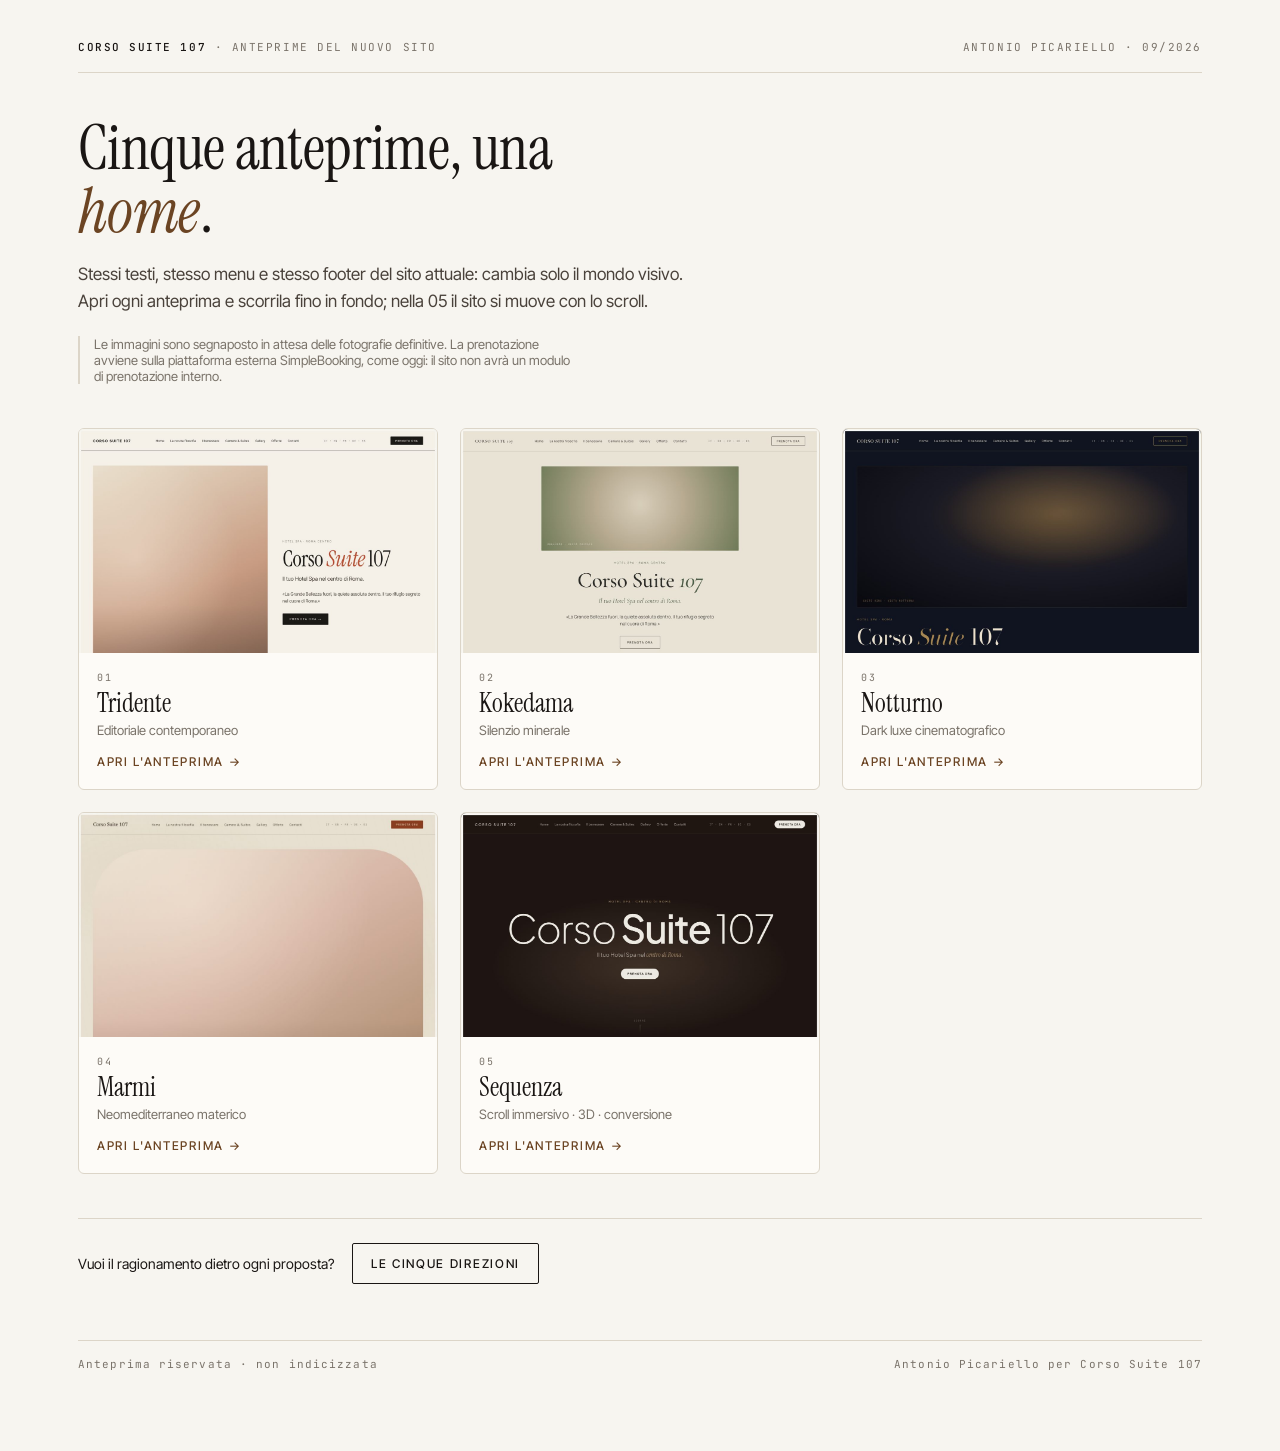
==== index.html @ aae96594 "Anteprime online delle 5 home per Corso Suite 107 Pagina indice per il cliente, le cinque home a con" ====
<!doctype html><html lang="it"><head><meta charset="utf-8"><meta name="viewport" content="width=device-width,initial-scale=1"><meta name="robots" content="noindex,nofollow">
<title>Anteprime · Corso Suite 107</title>
<link rel="preconnect" href="https://fonts.googleapis.com"><link rel="preconnect" href="https://fonts.gstatic.com" crossorigin>
<link rel="stylesheet" href="https://fonts.googleapis.com/css2?family=Instrument+Serif:ital@0;1&family=Inter+Tight:wght@400;500;600&family=JetBrains+Mono:wght@400;500&display=swap">
<style>
:root{--bg:#F7F5F0;--ink:#1A1614;--mute:#7A736A;--line:#DCD5C8;--panel:#FDFBF7;--accent:#6B4423}
*{box-sizing:border-box} body{margin:0;background:var(--bg);color:var(--ink);font-family:'Inter Tight',system-ui,sans-serif;-webkit-font-smoothing:antialiased}
.wrap{max-width:1180px;margin:0 auto;padding:40px 28px 80px}
header{display:flex;justify-content:space-between;align-items:baseline;gap:20px;flex-wrap:wrap;border-bottom:1px solid var(--line);padding-bottom:18px;margin-bottom:44px;font-family:'JetBrains Mono',monospace;font-size:11px;letter-spacing:.14em;text-transform:uppercase;color:var(--mute)}
header strong{color:var(--ink);font-weight:500}
h1{font-family:'Instrument Serif',serif;font-weight:400;font-size:clamp(36px,5.4vw,62px);line-height:1.02;letter-spacing:-.01em;margin:0 0 18px;max-width:20ch} h1 em{font-style:italic;color:var(--accent)}
p.lead{font-size:17px;line-height:1.55;color:#4A423B;max-width:62ch;margin:0 0 12px}
p.note{font-size:13px;color:var(--mute);border-left:2px solid var(--line);padding-left:14px;margin:22px 0 44px;max-width:62ch}
.grid{display:grid;grid-template-columns:repeat(auto-fill,minmax(300px,1fr));gap:22px}
.card{display:flex;flex-direction:column;border:1px solid var(--line);border-radius:6px;overflow:hidden;background:var(--panel);text-decoration:none;color:inherit;transition:transform .2s,box-shadow .2s}
.card:hover{transform:translateY(-3px);box-shadow:0 18px 40px rgba(0,0,0,.08)}
.thumb{aspect-ratio:16/10;overflow:hidden} .thumb img{width:100%;height:100%;object-fit:cover;object-position:top;display:block}
.meta{padding:18px 18px 20px;display:grid;gap:6px} .meta .n{font-family:'JetBrains Mono',monospace;font-size:10px;letter-spacing:.16em;color:var(--mute)}
.meta strong{font-family:'Instrument Serif',serif;font-weight:400;font-size:26px;line-height:1} .meta .sub{font-size:13px;color:var(--mute)}
.meta .go{margin-top:10px;font-size:12px;letter-spacing:.14em;text-transform:uppercase;font-weight:500;color:var(--accent)}
.more{margin-top:44px;padding-top:24px;border-top:1px solid var(--line);display:flex;gap:18px;flex-wrap:wrap;align-items:center;font-size:14px}
.more a{color:var(--ink);text-decoration:none;border:1px solid var(--ink);padding:12px 18px;border-radius:2px;font-size:12px;letter-spacing:.14em;text-transform:uppercase;font-weight:500}
footer{margin-top:56px;padding-top:16px;border-top:1px solid var(--line);font-family:'JetBrains Mono',monospace;font-size:11px;letter-spacing:.1em;color:var(--mute);display:flex;justify-content:space-between;flex-wrap:wrap;gap:8px}
</style></head><body><div class="wrap">
  <header><span><strong>Corso Suite 107</strong> · Anteprime del nuovo sito</span><span>Antonio Picariello · 09/2026</span></header>
  <h1>Cinque anteprime, una <em>home</em>.</h1>
  <p class="lead">Stessi testi, stesso menu e stesso footer del sito attuale: cambia solo il mondo visivo. Apri ogni anteprima e scorrila fino in fondo; nella 05 il sito si muove con lo scroll.</p>
  <p class="note">Le immagini sono segnaposto in attesa delle fotografie definitive. La prenotazione avviene sulla piattaforma esterna SimpleBooking, come oggi: il sito non avrà un modulo di prenotazione interno.</p>
  <div class="grid">
      <a class="card" href="home.html#h01">
        <div class="thumb" style="background:#F5F1E9"><img src="shots/h01_thumb.jpg" alt="Anteprima Tridente"></div>
        <div class="meta"><span class="n">01</span><strong>Tridente</strong><span class="sub">Editoriale contemporaneo</span><span class="go">Apri l'anteprima →</span></div>
      </a>
      <a class="card" href="home.html#h02">
        <div class="thumb" style="background:#E9E3D6"><img src="shots/h02_thumb.jpg" alt="Anteprima Kokedama"></div>
        <div class="meta"><span class="n">02</span><strong>Kokedama</strong><span class="sub">Silenzio minerale</span><span class="go">Apri l'anteprima →</span></div>
      </a>
      <a class="card" href="home.html#h03">
        <div class="thumb" style="background:#0F1420"><img src="shots/h03_thumb.jpg" alt="Anteprima Notturno"></div>
        <div class="meta"><span class="n">03</span><strong>Notturno</strong><span class="sub">Dark luxe cinematografico</span><span class="go">Apri l'anteprima →</span></div>
      </a>
      <a class="card" href="home.html#h04">
        <div class="thumb" style="background:#E7DFCF"><img src="shots/h04_thumb.jpg" alt="Anteprima Marmi"></div>
        <div class="meta"><span class="n">04</span><strong>Marmi</strong><span class="sub">Neomediterraneo materico</span><span class="go">Apri l'anteprima →</span></div>
      </a>
      <a class="card" href="home.html#h05">
        <div class="thumb" style="background:#1E1512"><img src="shots/h05_thumb.jpg" alt="Anteprima Sequenza"></div>
        <div class="meta"><span class="n">05</span><strong>Sequenza</strong><span class="sub">Scroll immersivo · 3D · conversione</span><span class="go">Apri l'anteprima →</span></div>
      </a>
  </div>
  <div class="more"><span>Vuoi il ragionamento dietro ogni proposta?</span><a href="direzioni.html">Le cinque direzioni</a></div>
  <footer><span>Anteprima riservata · non indicizzata</span><span>Antonio Picariello per Corso Suite 107</span></footer>
</div></body></html>
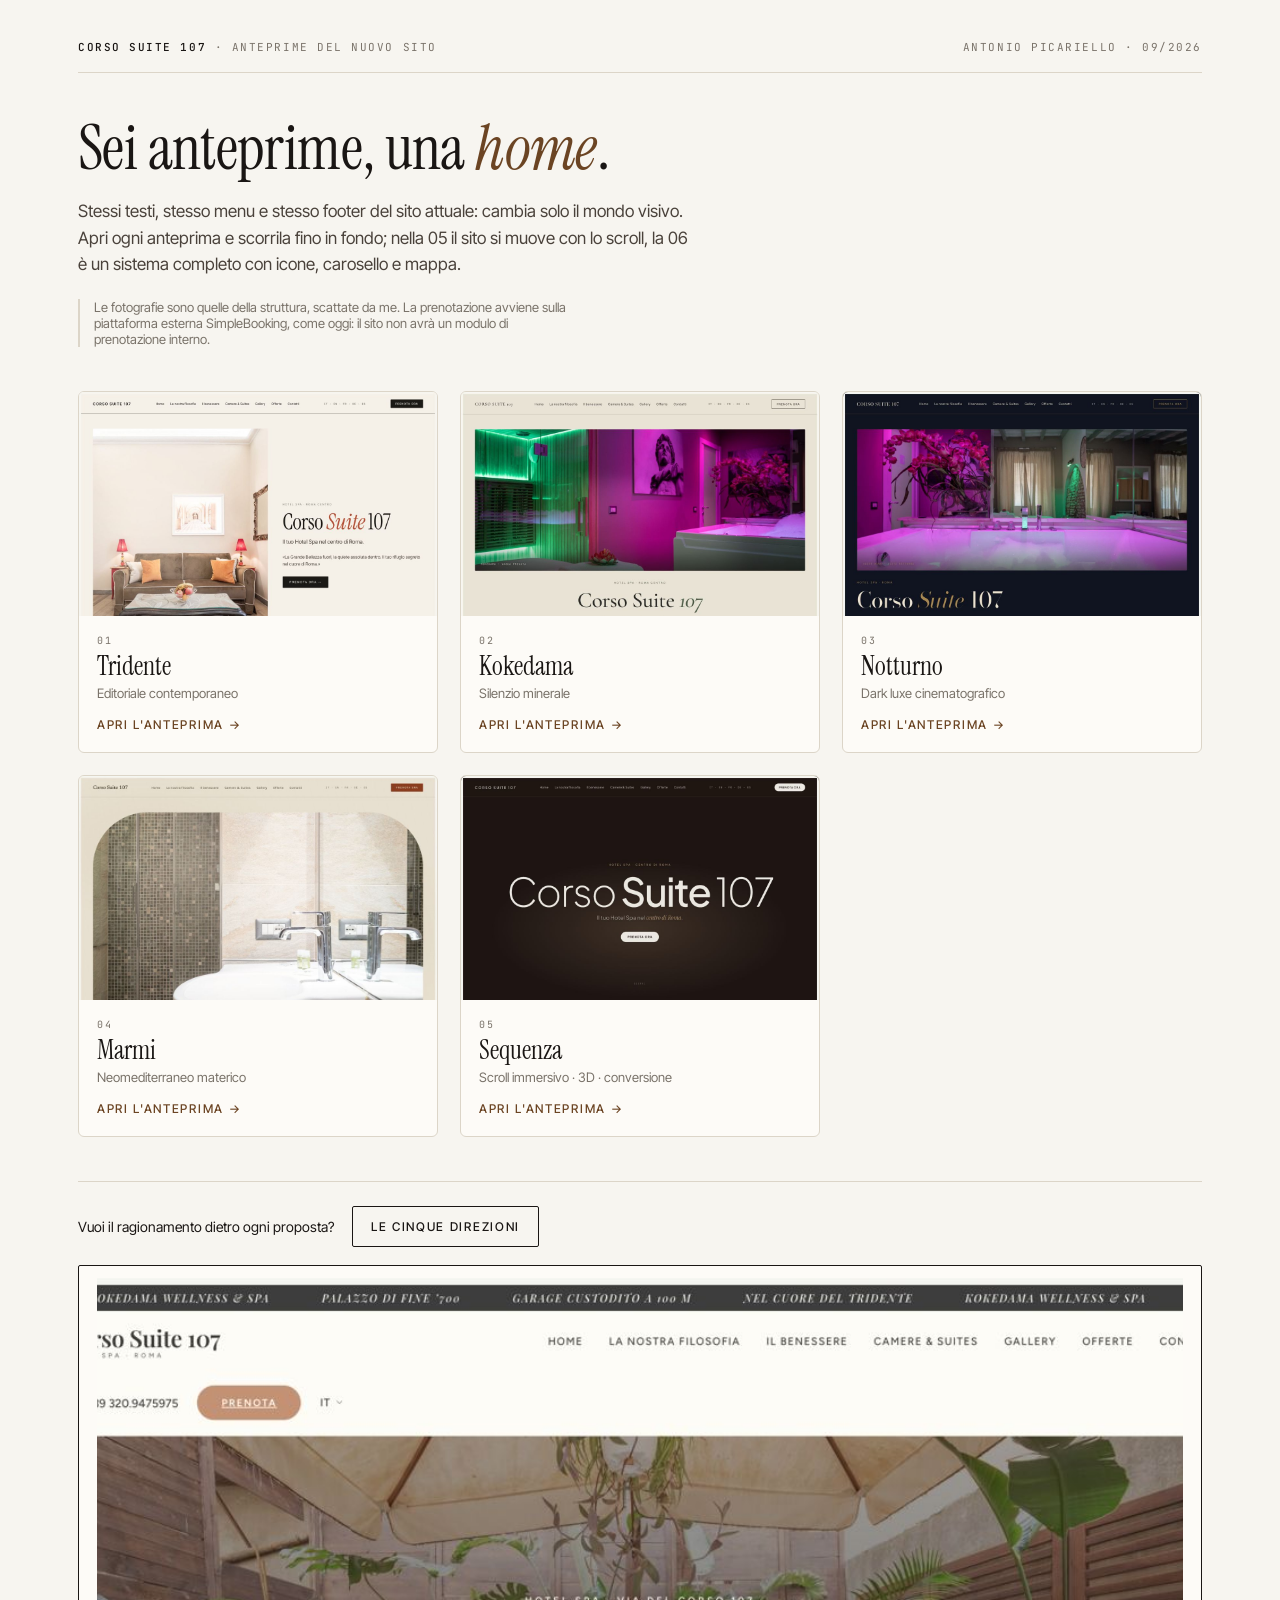
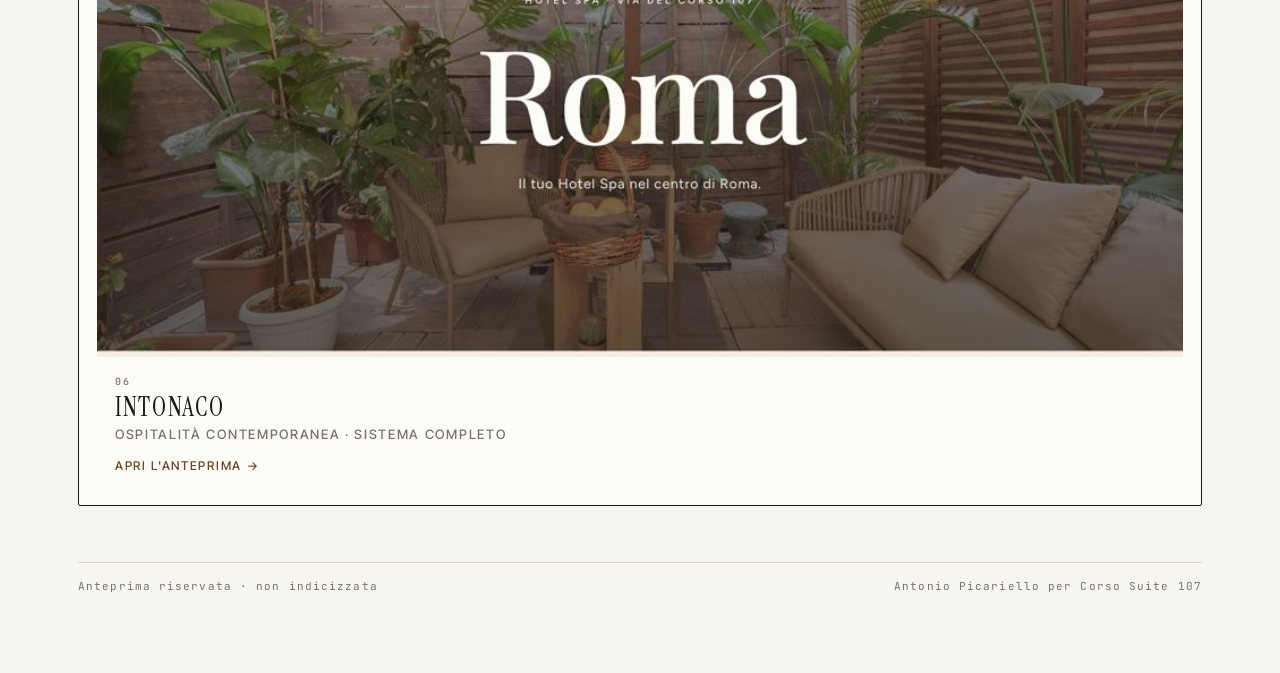
==== commit e939524d: "Sei anteprime con le fotografie della struttura Aggiunge la direzione 06 Intonaco (sistema ispirato " ====
--- a/index.html
+++ b/index.html
@@ -23,9 +23,9 @@
 footer{margin-top:56px;padding-top:16px;border-top:1px solid var(--line);font-family:'JetBrains Mono',monospace;font-size:11px;letter-spacing:.1em;color:var(--mute);display:flex;justify-content:space-between;flex-wrap:wrap;gap:8px}
 </style></head><body><div class="wrap">
   <header><span><strong>Corso Suite 107</strong> · Anteprime del nuovo sito</span><span>Antonio Picariello · 09/2026</span></header>
-  <h1>Cinque anteprime, una <em>home</em>.</h1>
-  <p class="lead">Stessi testi, stesso menu e stesso footer del sito attuale: cambia solo il mondo visivo. Apri ogni anteprima e scorrila fino in fondo; nella 05 il sito si muove con lo scroll.</p>
-  <p class="note">Le immagini sono segnaposto in attesa delle fotografie definitive. La prenotazione avviene sulla piattaforma esterna SimpleBooking, come oggi: il sito non avrà un modulo di prenotazione interno.</p>
+  <h1>Sei anteprime, una <em>home</em>.</h1>
+  <p class="lead">Stessi testi, stesso menu e stesso footer del sito attuale: cambia solo il mondo visivo. Apri ogni anteprima e scorrila fino in fondo; nella 05 il sito si muove con lo scroll, la 06 è un sistema completo con icone, carosello e mappa.</p>
+  <p class="note">Le fotografie sono quelle della struttura, scattate da me. La prenotazione avviene sulla piattaforma esterna SimpleBooking, come oggi: il sito non avrà un modulo di prenotazione interno.</p>
   <div class="grid">
       <a class="card" href="home.html#h01">
         <div class="thumb" style="background:#F5F1E9"><img src="shots/h01_thumb.jpg" alt="Anteprima Tridente"></div>
@@ -48,6 +48,10 @@
         <div class="meta"><span class="n">05</span><strong>Sequenza</strong><span class="sub">Scroll immersivo · 3D · conversione</span><span class="go">Apri l'anteprima →</span></div>
       </a>
   </div>
-  <div class="more"><span>Vuoi il ragionamento dietro ogni proposta?</span><a href="direzioni.html">Le cinque direzioni</a></div>
+  <div class="more"><span>Vuoi il ragionamento dietro ogni proposta?</span><a href="direzioni.html">Le cinque direzioni</a>
+      <a class="card" href="home.html#h06">
+        <div class="thumb" style="background:#F5F1E7"><img src="shots/h06_thumb.jpg" alt="Anteprima Intonaco"></div>
+        <div class="meta"><span class="n">06</span><strong>Intonaco</strong><span class="sub">Ospitalità contemporanea · sistema completo</span><span class="go">Apri l'anteprima →</span></div>
+      </a></div>
   <footer><span>Anteprima riservata · non indicizzata</span><span>Antonio Picariello per Corso Suite 107</span></footer>
 </div></body></html>
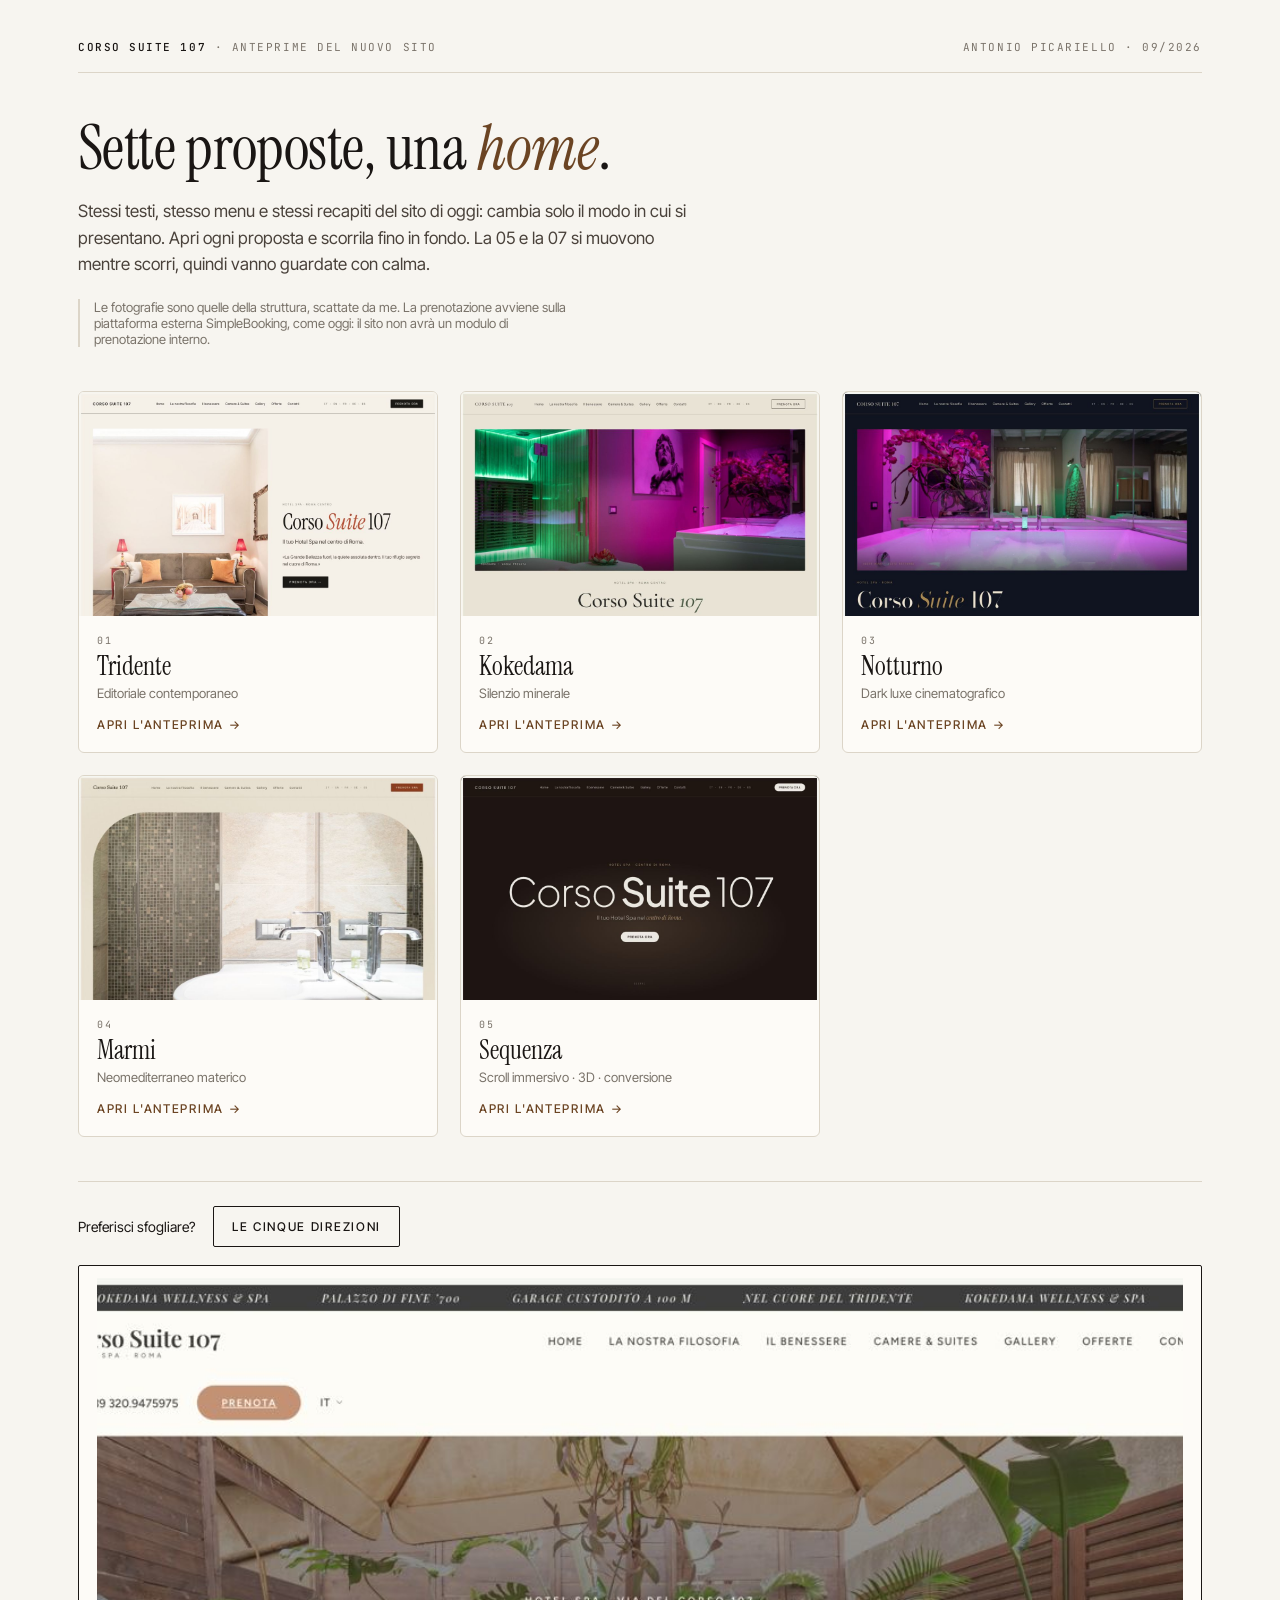
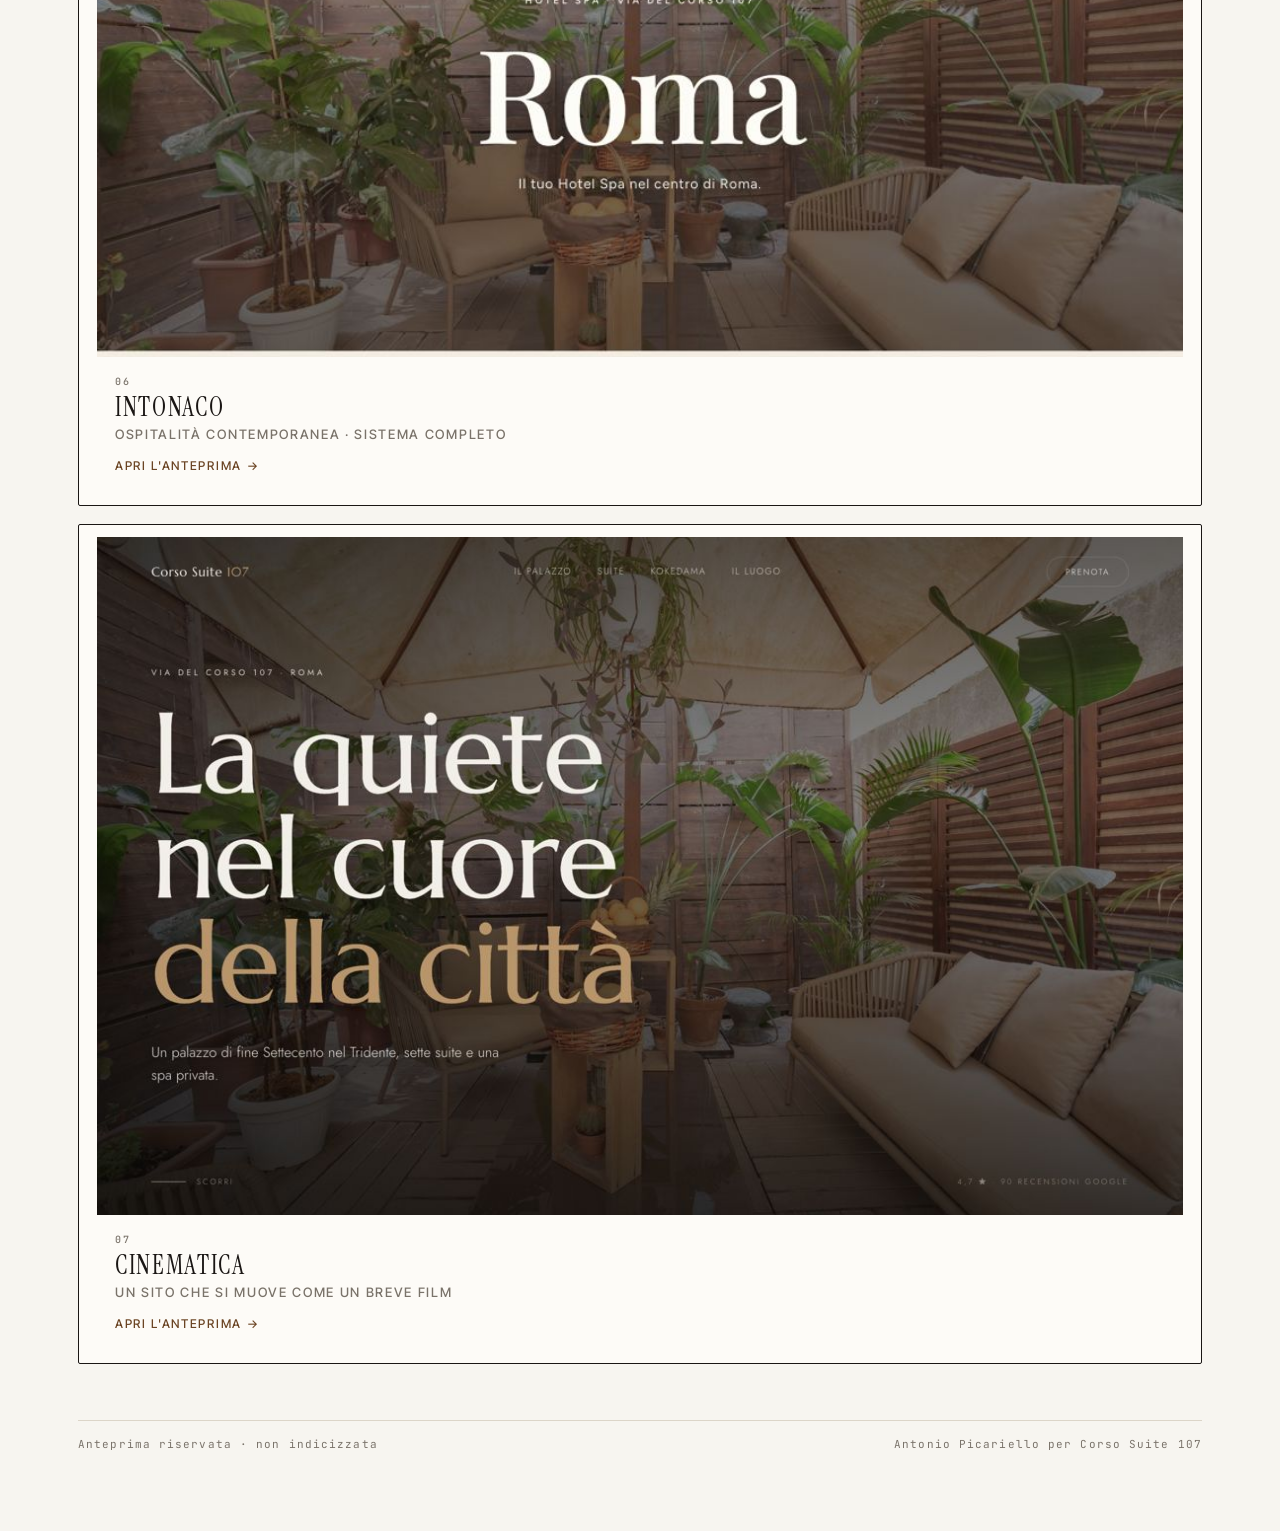
==== commit 08c3b269: "Settima proposta (cinematica), watermark sulle foto e nuovo PDF per il cliente Aggiunge l'esperienza" ====
--- a/index.html
+++ b/index.html
@@ -23,8 +23,8 @@
 footer{margin-top:56px;padding-top:16px;border-top:1px solid var(--line);font-family:'JetBrains Mono',monospace;font-size:11px;letter-spacing:.1em;color:var(--mute);display:flex;justify-content:space-between;flex-wrap:wrap;gap:8px}
 </style></head><body><div class="wrap">
   <header><span><strong>Corso Suite 107</strong> · Anteprime del nuovo sito</span><span>Antonio Picariello · 09/2026</span></header>
-  <h1>Sei anteprime, una <em>home</em>.</h1>
-  <p class="lead">Stessi testi, stesso menu e stesso footer del sito attuale: cambia solo il mondo visivo. Apri ogni anteprima e scorrila fino in fondo; nella 05 il sito si muove con lo scroll, la 06 è un sistema completo con icone, carosello e mappa.</p>
+  <h1>Sette proposte, una <em>home</em>.</h1>
+  <p class="lead">Stessi testi, stesso menu e stessi recapiti del sito di oggi: cambia solo il modo in cui si presentano. Apri ogni proposta e scorrila fino in fondo. La 05 e la 07 si muovono mentre scorri, quindi vanno guardate con calma.</p>
   <p class="note">Le fotografie sono quelle della struttura, scattate da me. La prenotazione avviene sulla piattaforma esterna SimpleBooking, come oggi: il sito non avrà un modulo di prenotazione interno.</p>
   <div class="grid">
       <a class="card" href="home.html#h01">
@@ -48,10 +48,14 @@
         <div class="meta"><span class="n">05</span><strong>Sequenza</strong><span class="sub">Scroll immersivo · 3D · conversione</span><span class="go">Apri l'anteprima →</span></div>
       </a>
   </div>
-  <div class="more"><span>Vuoi il ragionamento dietro ogni proposta?</span><a href="direzioni.html">Le cinque direzioni</a>
+  <div class="more"><span>Preferisci sfogliare?</span><a href="direzioni.html">Le cinque direzioni</a>
       <a class="card" href="home.html#h06">
         <div class="thumb" style="background:#F5F1E7"><img src="shots/h06_thumb.jpg" alt="Anteprima Intonaco"></div>
         <div class="meta"><span class="n">06</span><strong>Intonaco</strong><span class="sub">Ospitalità contemporanea · sistema completo</span><span class="go">Apri l'anteprima →</span></div>
+      </a>
+      <a class="card" href="cinematic/">
+        <div class="thumb" style="background:#0B0A09"><img src="shots/cine_thumb.jpg" alt="Anteprima Cinematica"></div>
+        <div class="meta"><span class="n">07</span><strong>Cinematica</strong><span class="sub">Un sito che si muove come un breve film</span><span class="go">Apri l'anteprima →</span></div>
       </a></div>
   <footer><span>Anteprima riservata · non indicizzata</span><span>Antonio Picariello per Corso Suite 107</span></footer>
 </div></body></html>
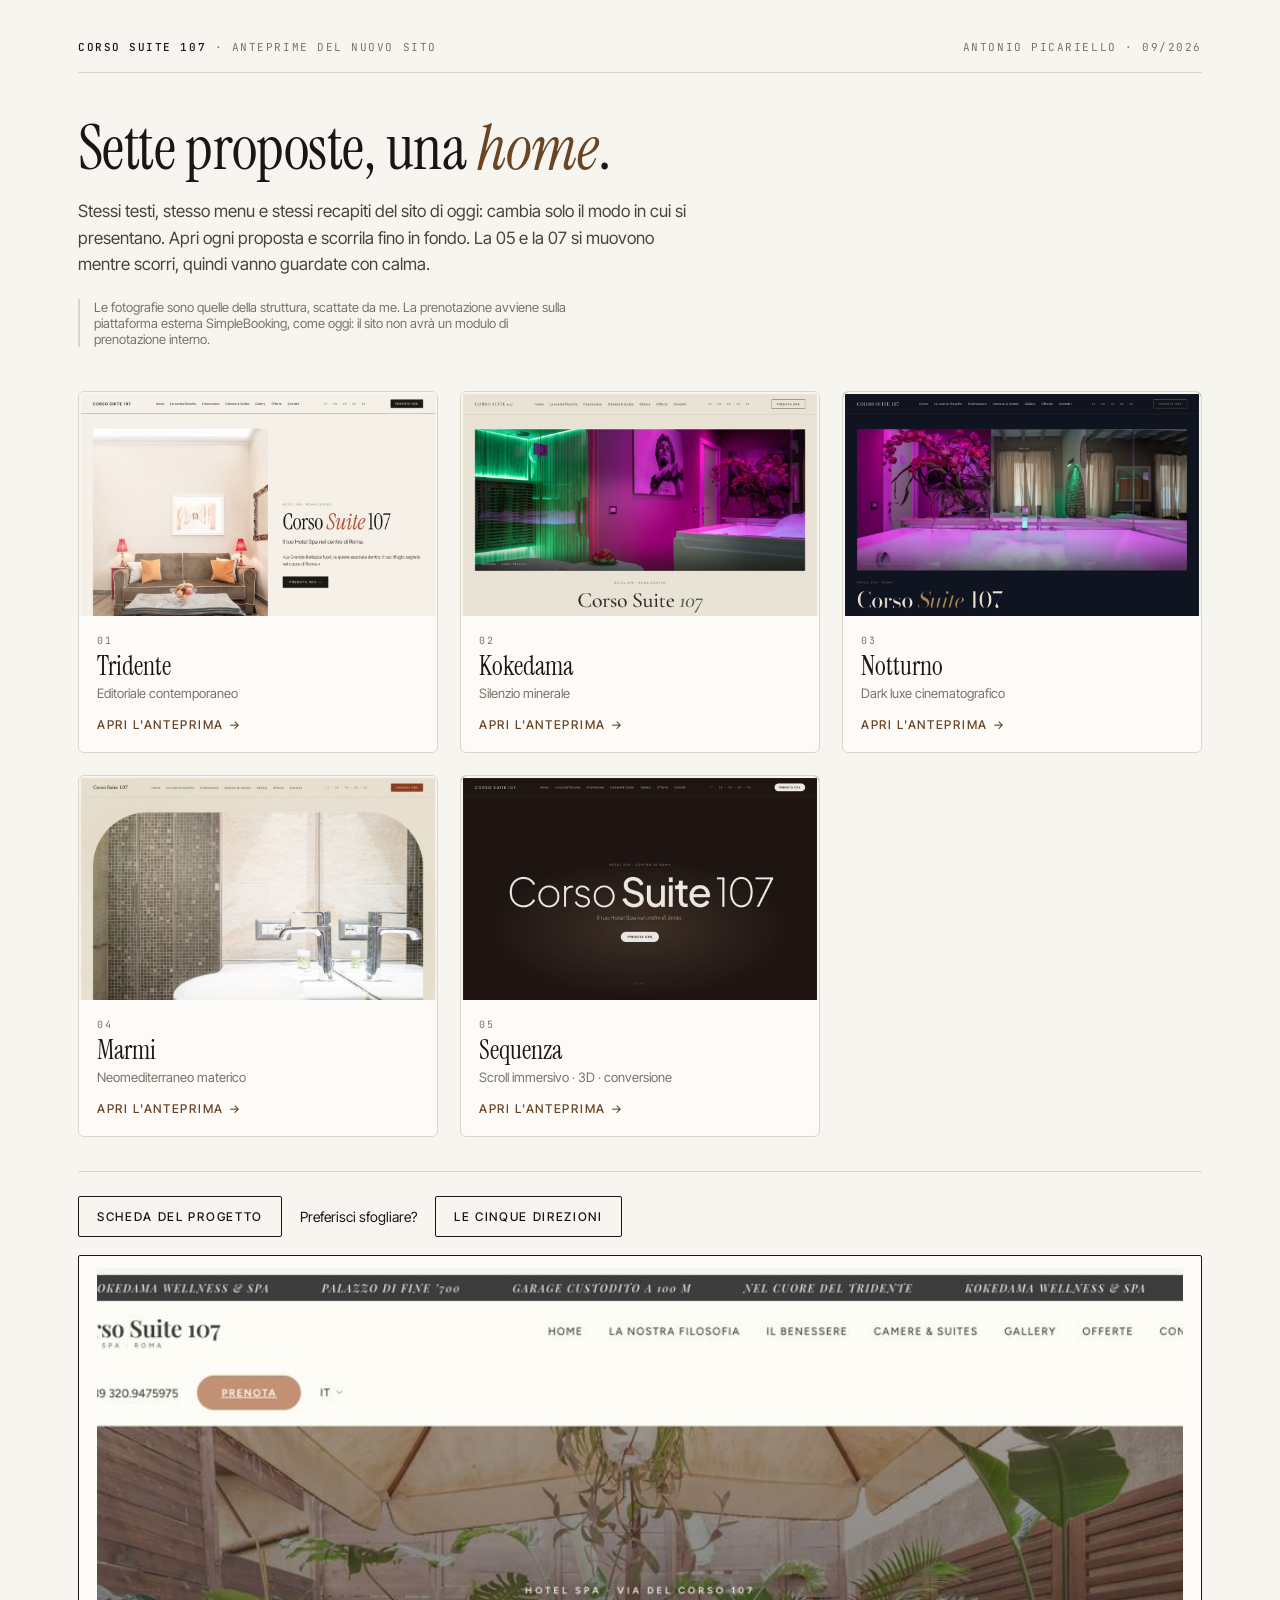
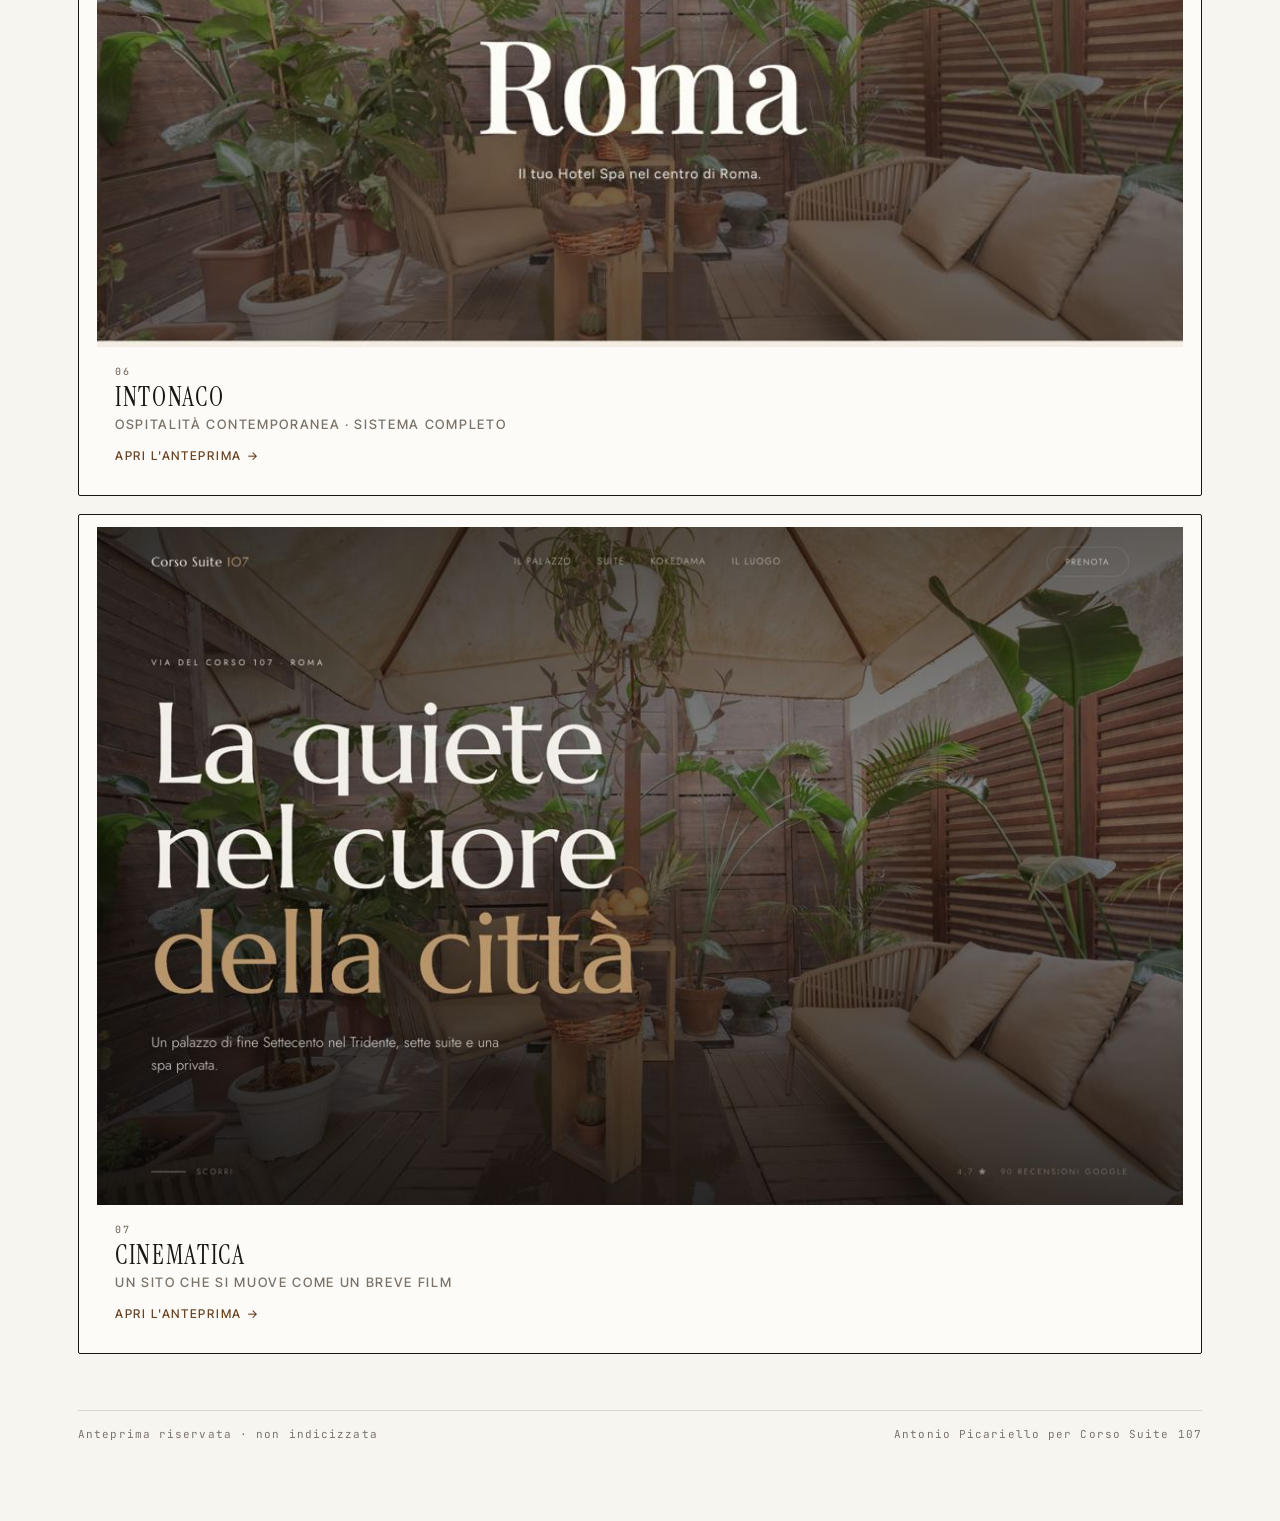
==== commit 94cb1357: "Scheda di progetto online con confronto prestazioni misurato Dashboard con specifiche tecniche, conf" ====
--- a/index.html
+++ b/index.html
@@ -48,7 +48,7 @@
         <div class="meta"><span class="n">05</span><strong>Sequenza</strong><span class="sub">Scroll immersivo · 3D · conversione</span><span class="go">Apri l'anteprima →</span></div>
       </a>
   </div>
-  <div class="more"><span>Preferisci sfogliare?</span><a href="direzioni.html">Le cinque direzioni</a>
+  <div class="more" style="margin-top:34px"><a href="progetto/">Scheda del progetto</a><span>Preferisci sfogliare?</span><a href="direzioni.html">Le cinque direzioni</a>
       <a class="card" href="home.html#h06">
         <div class="thumb" style="background:#F5F1E7"><img src="shots/h06_thumb.jpg" alt="Anteprima Intonaco"></div>
         <div class="meta"><span class="n">06</span><strong>Intonaco</strong><span class="sub">Ospitalità contemporanea · sistema completo</span><span class="go">Apri l'anteprima →</span></div>
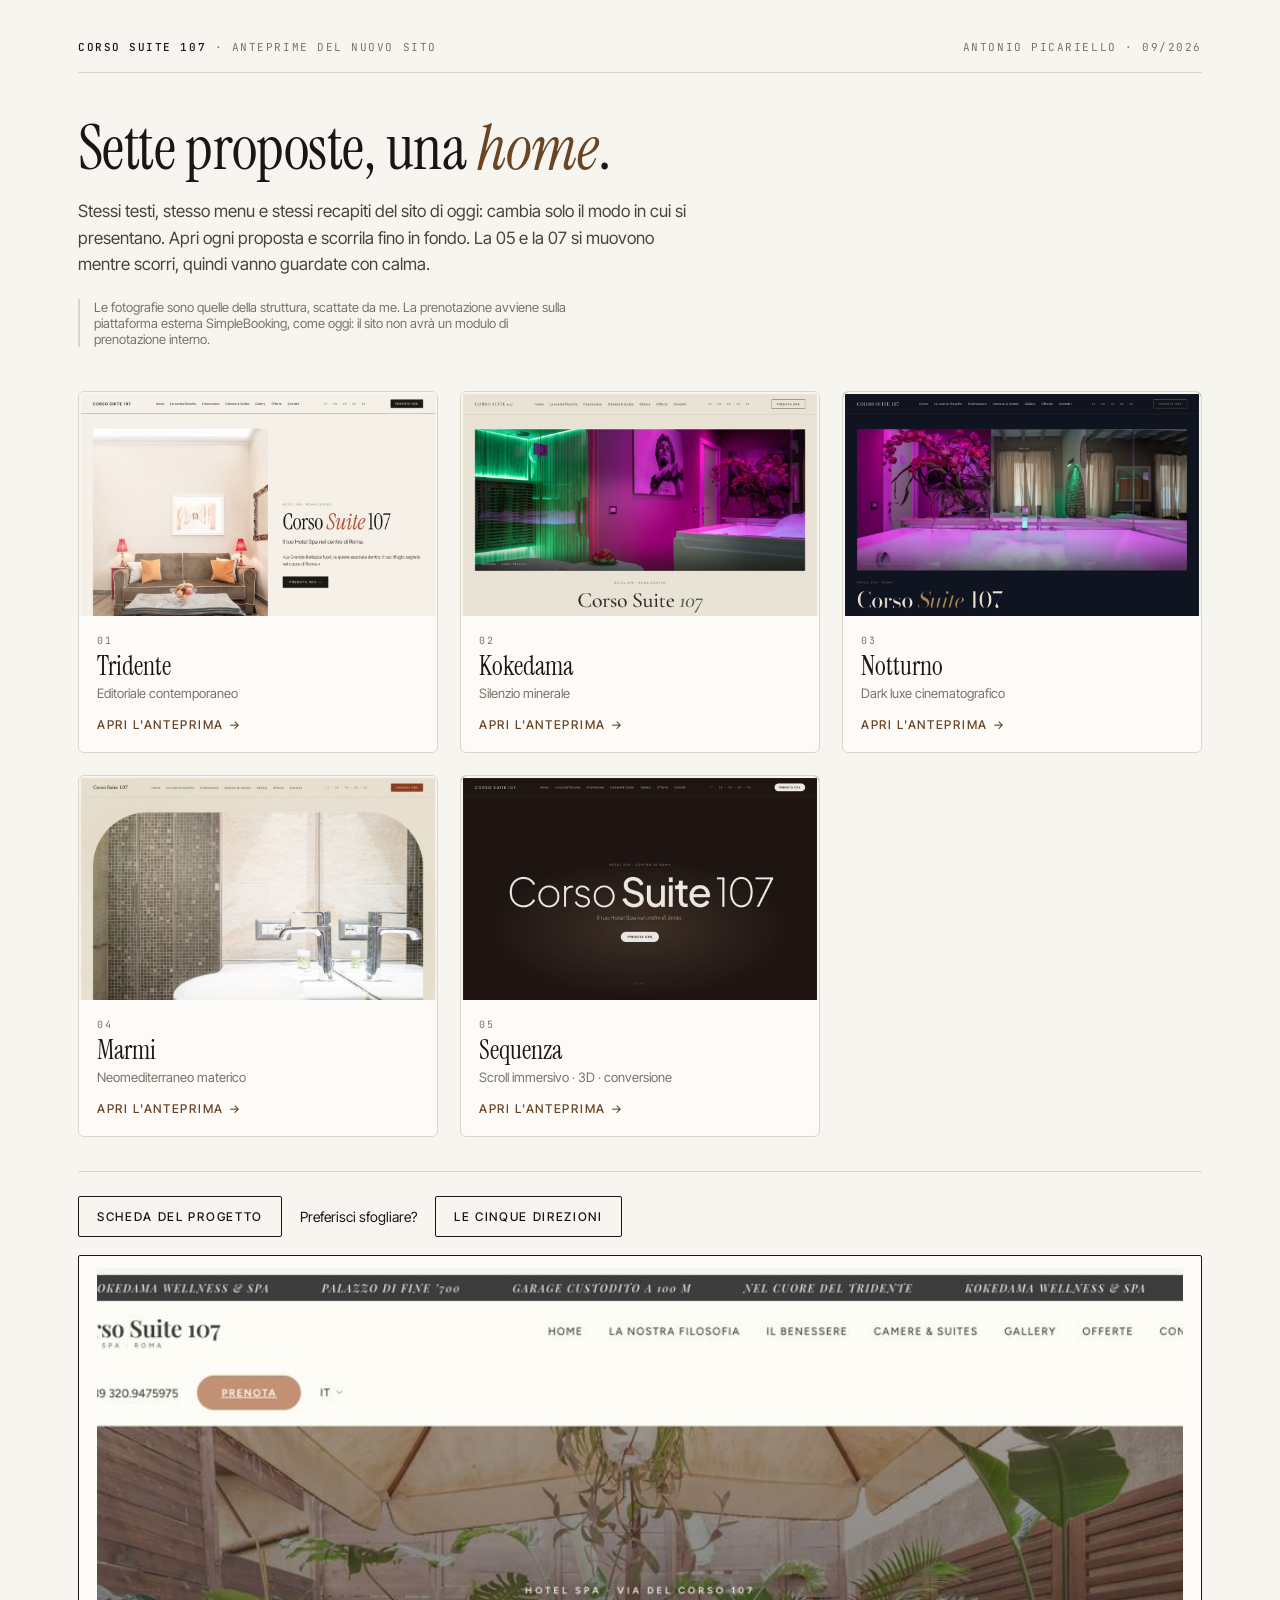
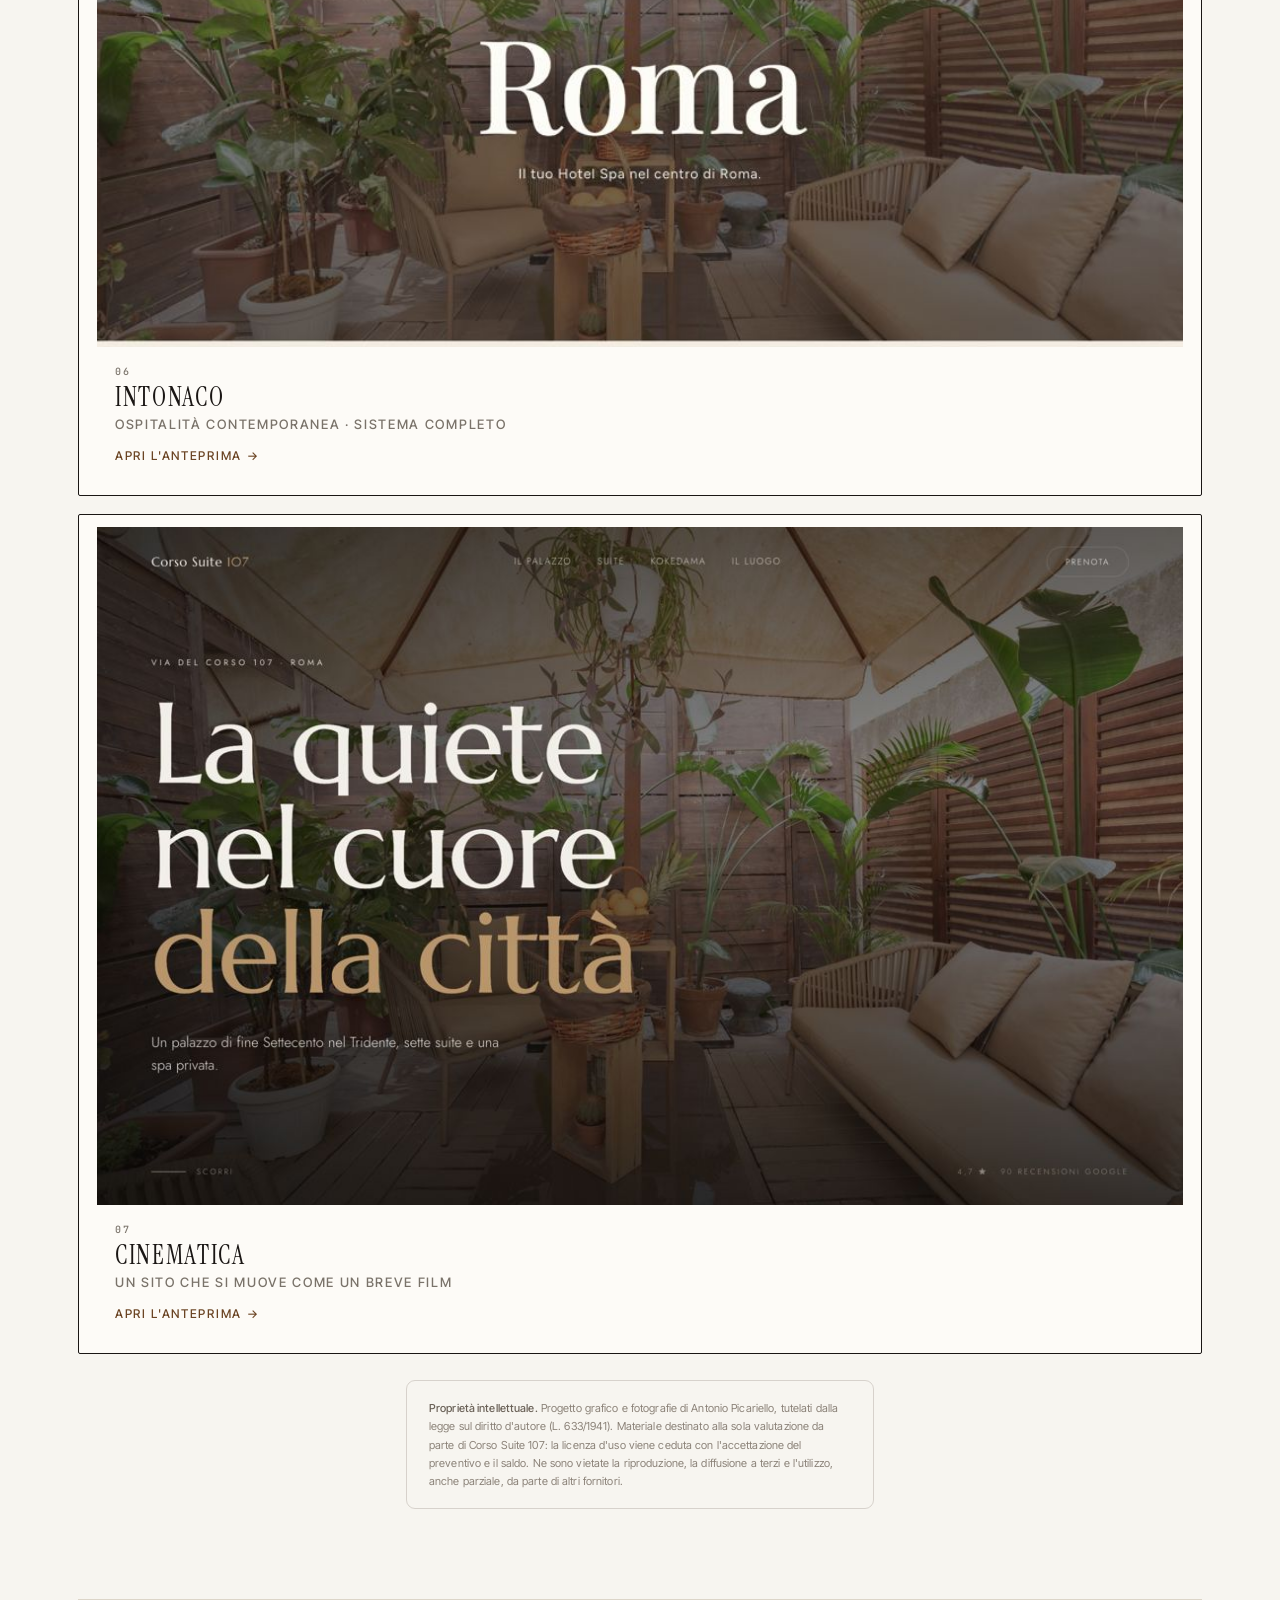
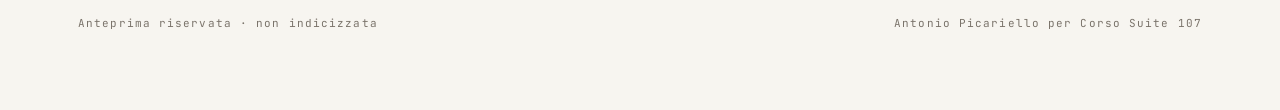
==== commit a159ee42: "Nota di proprietà intellettuale su anteprime e logo Postilla in calce a indice, proposte, cinematica" ====
--- a/index.html
+++ b/index.html
@@ -20,6 +20,12 @@
 .meta .go{margin-top:10px;font-size:12px;letter-spacing:.14em;text-transform:uppercase;font-weight:500;color:var(--accent)}
 .more{margin-top:44px;padding-top:24px;border-top:1px solid var(--line);display:flex;gap:18px;flex-wrap:wrap;align-items:center;font-size:14px}
 .more a{color:var(--ink);text-decoration:none;border:1px solid var(--ink);padding:12px 18px;border-radius:2px;font-size:12px;letter-spacing:.14em;text-transform:uppercase;font-weight:500}
+
+.ip-note{max-width:78ch;margin:0 auto;padding:18px 22px;border:1px solid rgba(154,144,134,.35);border-radius:9px;
+  font-size:11px;line-height:1.65;color:#8B8278;letter-spacing:.01em;text-align:left}
+.ip-note b{color:#6B6258;font-weight:500}
+.ip-wrap{padding:26px clamp(20px,4vw,48px) 34px}
+
 footer{margin-top:56px;padding-top:16px;border-top:1px solid var(--line);font-family:'JetBrains Mono',monospace;font-size:11px;letter-spacing:.1em;color:var(--mute);display:flex;justify-content:space-between;flex-wrap:wrap;gap:8px}
 </style></head><body><div class="wrap">
   <header><span><strong>Corso Suite 107</strong> · Anteprime del nuovo sito</span><span>Antonio Picariello · 09/2026</span></header>
@@ -57,5 +63,6 @@
         <div class="thumb" style="background:#0B0A09"><img src="shots/cine_thumb.jpg" alt="Anteprima Cinematica"></div>
         <div class="meta"><span class="n">07</span><strong>Cinematica</strong><span class="sub">Un sito che si muove come un breve film</span><span class="go">Apri l'anteprima →</span></div>
       </a></div>
+  <div class="ip-wrap" style="padding-left:0;padding-right:0"><p class="ip-note"><b>Proprietà intellettuale.</b> Progetto grafico e fotografie di Antonio Picariello, tutelati dalla legge sul diritto d'autore (L. 633/1941). Materiale destinato alla sola valutazione da parte di Corso Suite 107: la licenza d'uso viene ceduta con l'accettazione del preventivo e il saldo. Ne sono vietate la riproduzione, la diffusione a terzi e l'utilizzo, anche parziale, da parte di altri fornitori.</p></div>
   <footer><span>Anteprima riservata · non indicizzata</span><span>Antonio Picariello per Corso Suite 107</span></footer>
 </div></body></html>
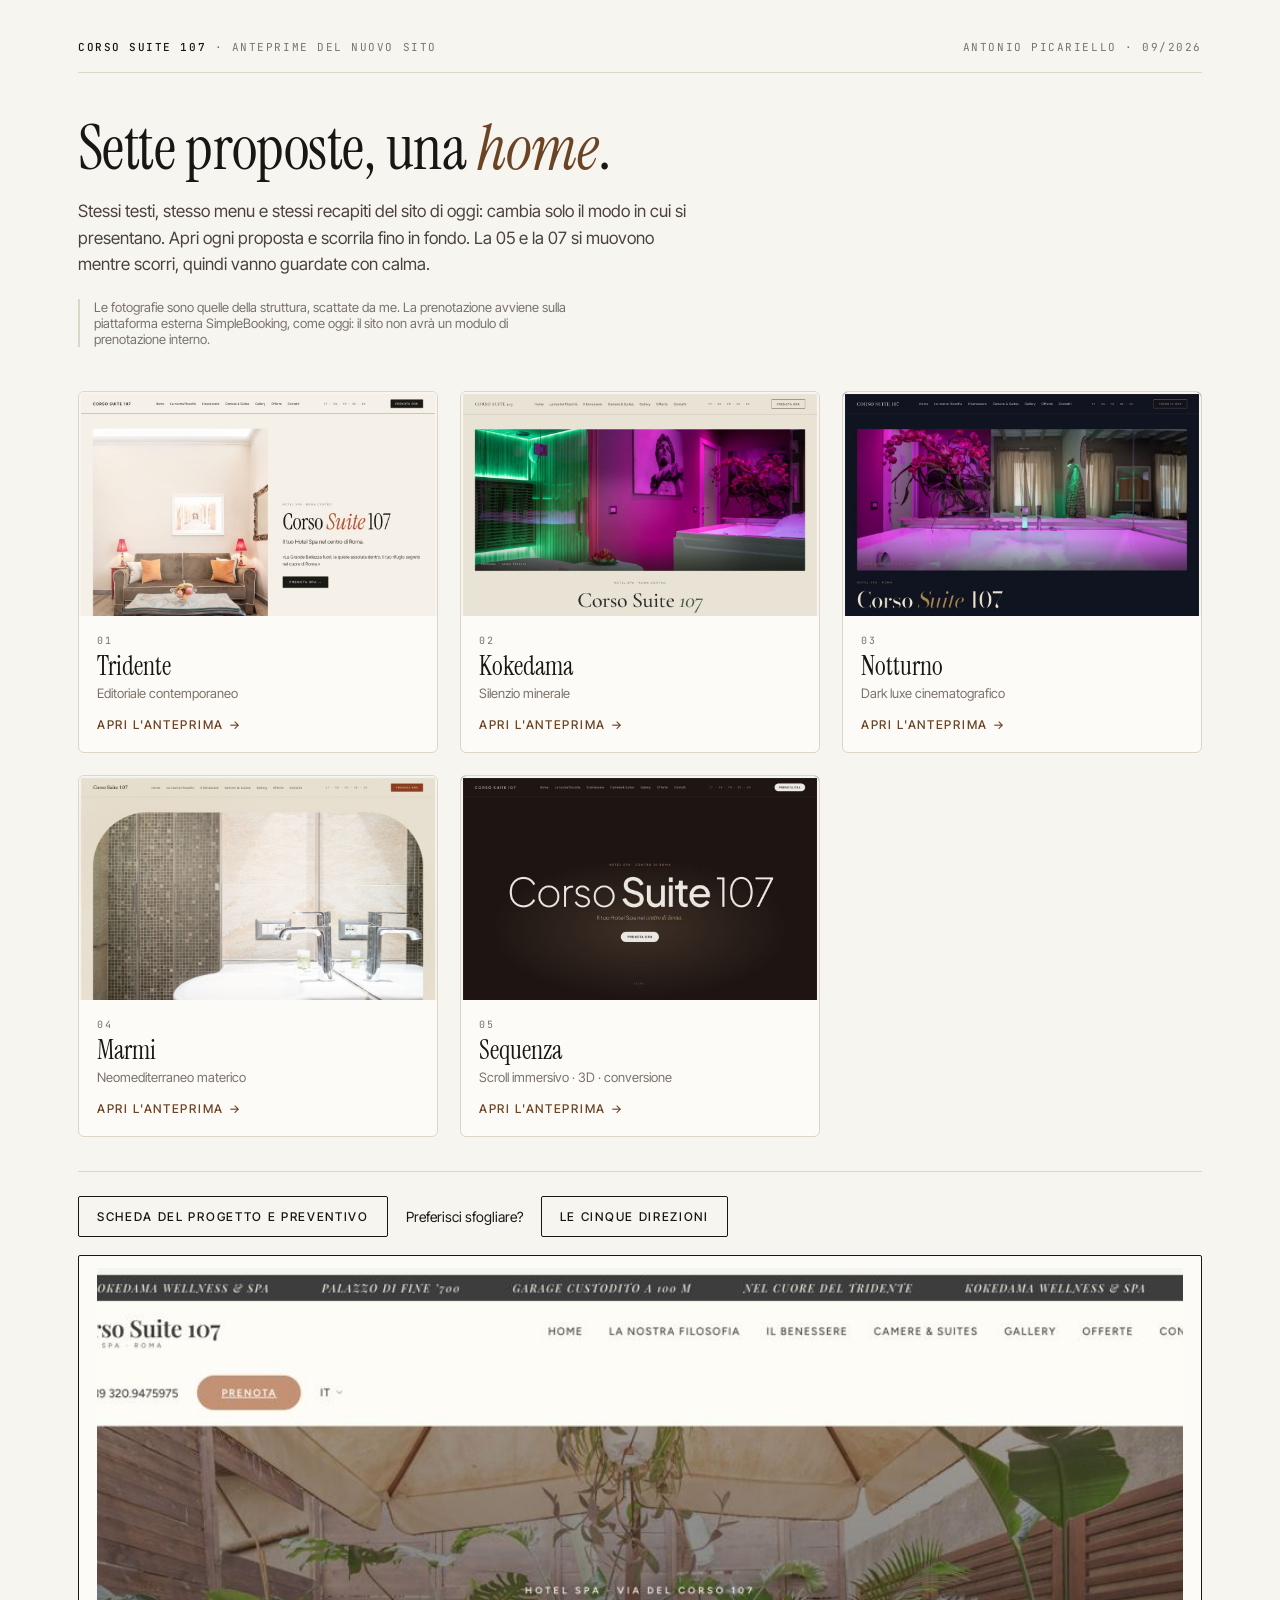
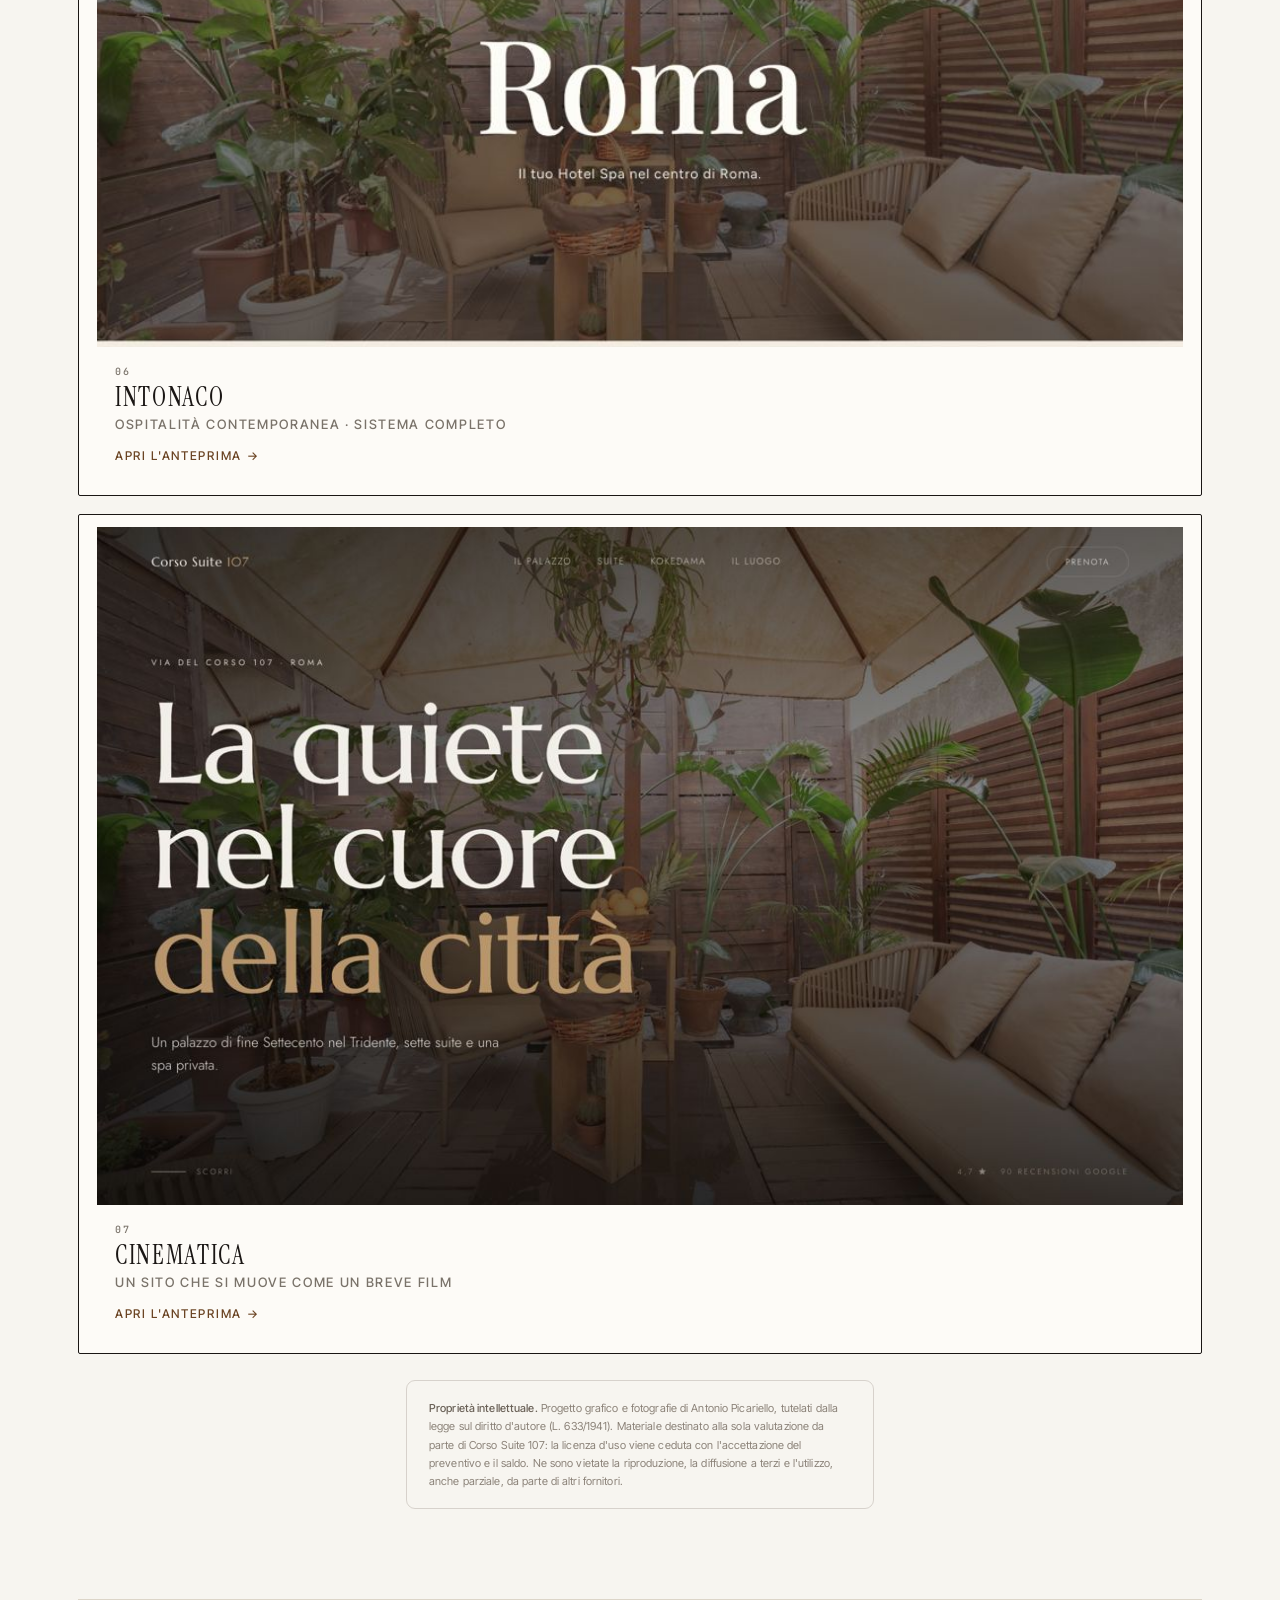
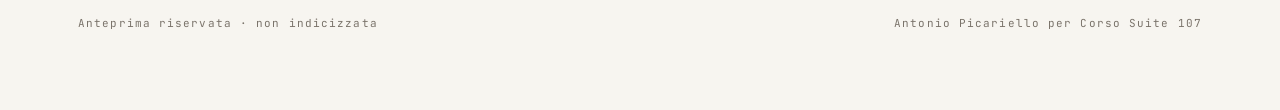
==== commit af7b0a7b: "Preventivo come documento a sé, scaricabile dal sito Il prezzo compariva solo nella scheda progetto " ====
--- a/index.html
+++ b/index.html
@@ -54,7 +54,7 @@
         <div class="meta"><span class="n">05</span><strong>Sequenza</strong><span class="sub">Scroll immersivo · 3D · conversione</span><span class="go">Apri l'anteprima →</span></div>
       </a>
   </div>
-  <div class="more" style="margin-top:34px"><a href="progetto/">Scheda del progetto</a><span>Preferisci sfogliare?</span><a href="direzioni.html">Le cinque direzioni</a>
+  <div class="more" style="margin-top:34px"><a href="progetto/">Scheda del progetto e preventivo</a><span>Preferisci sfogliare?</span><a href="direzioni.html">Le cinque direzioni</a>
       <a class="card" href="home.html#h06">
         <div class="thumb" style="background:#F5F1E7"><img src="shots/h06_thumb.jpg" alt="Anteprima Intonaco"></div>
         <div class="meta"><span class="n">06</span><strong>Intonaco</strong><span class="sub">Ospitalità contemporanea · sistema completo</span><span class="go">Apri l'anteprima →</span></div>
